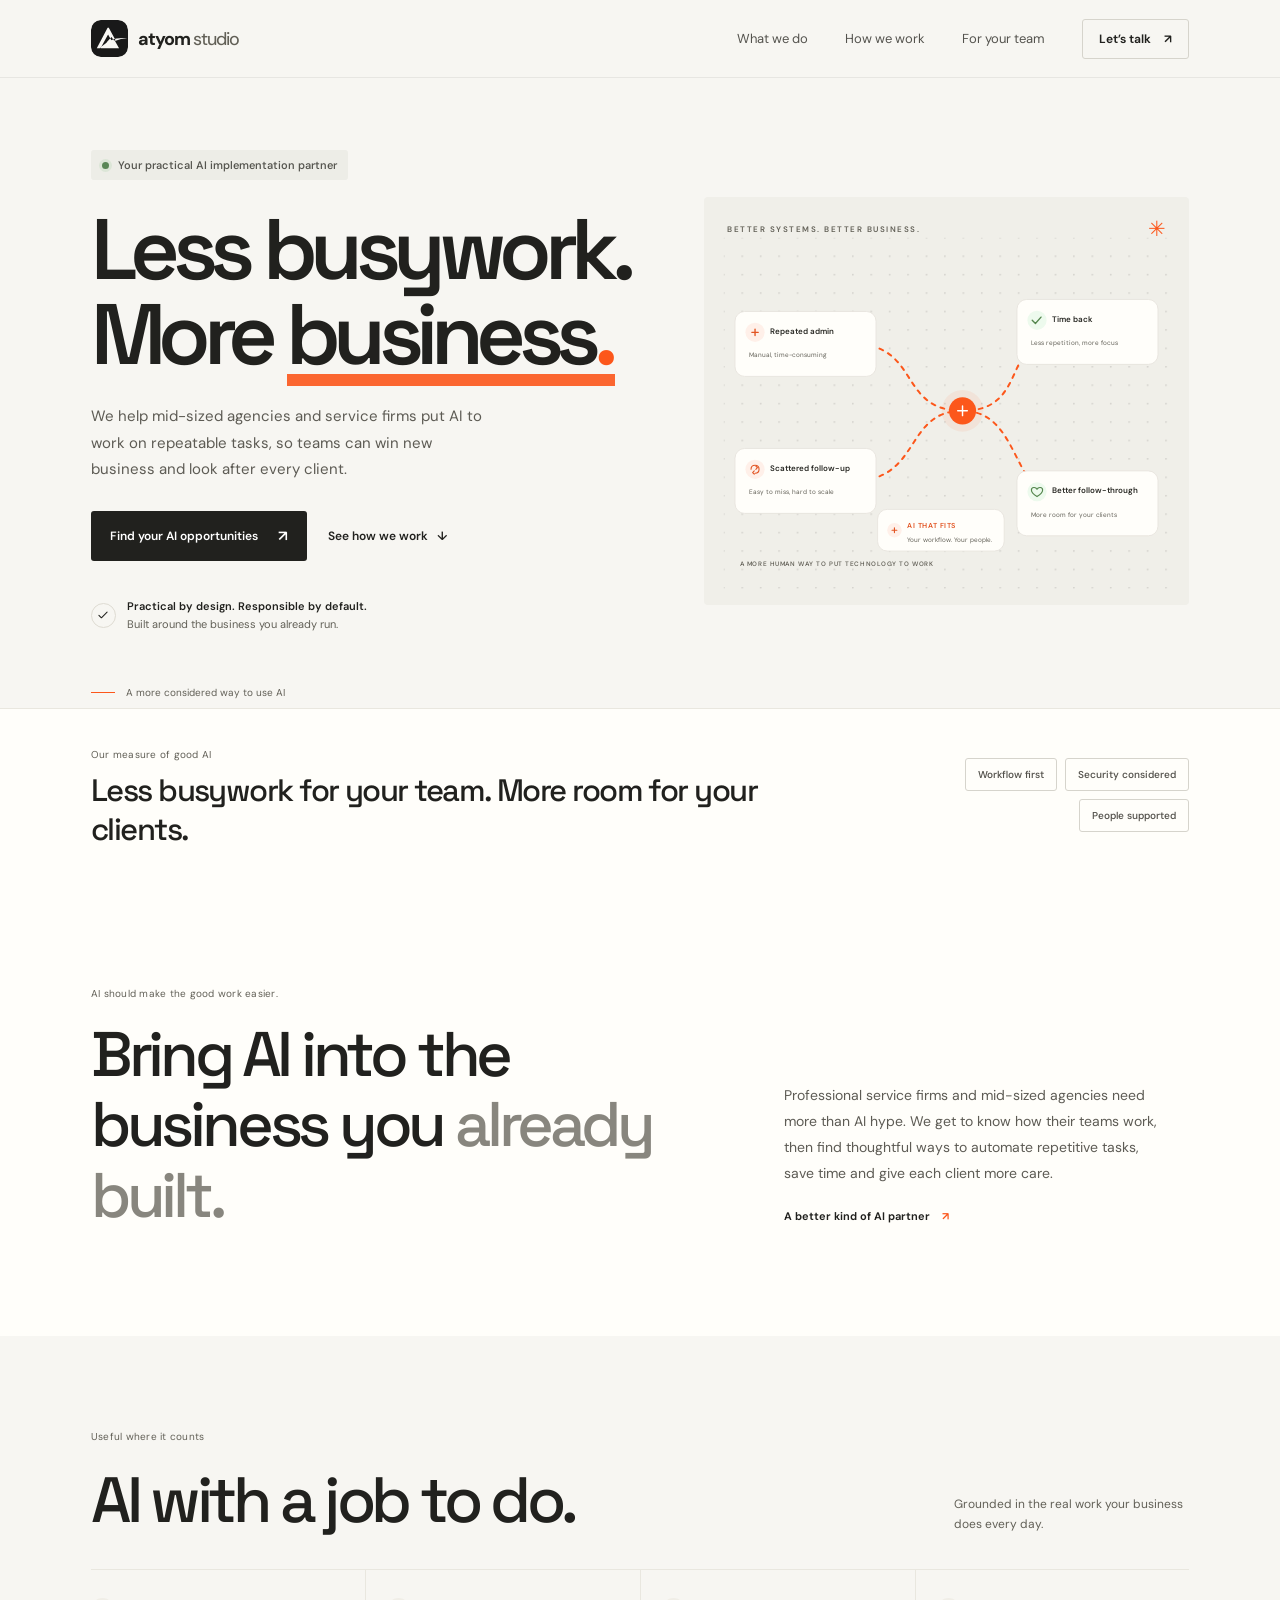
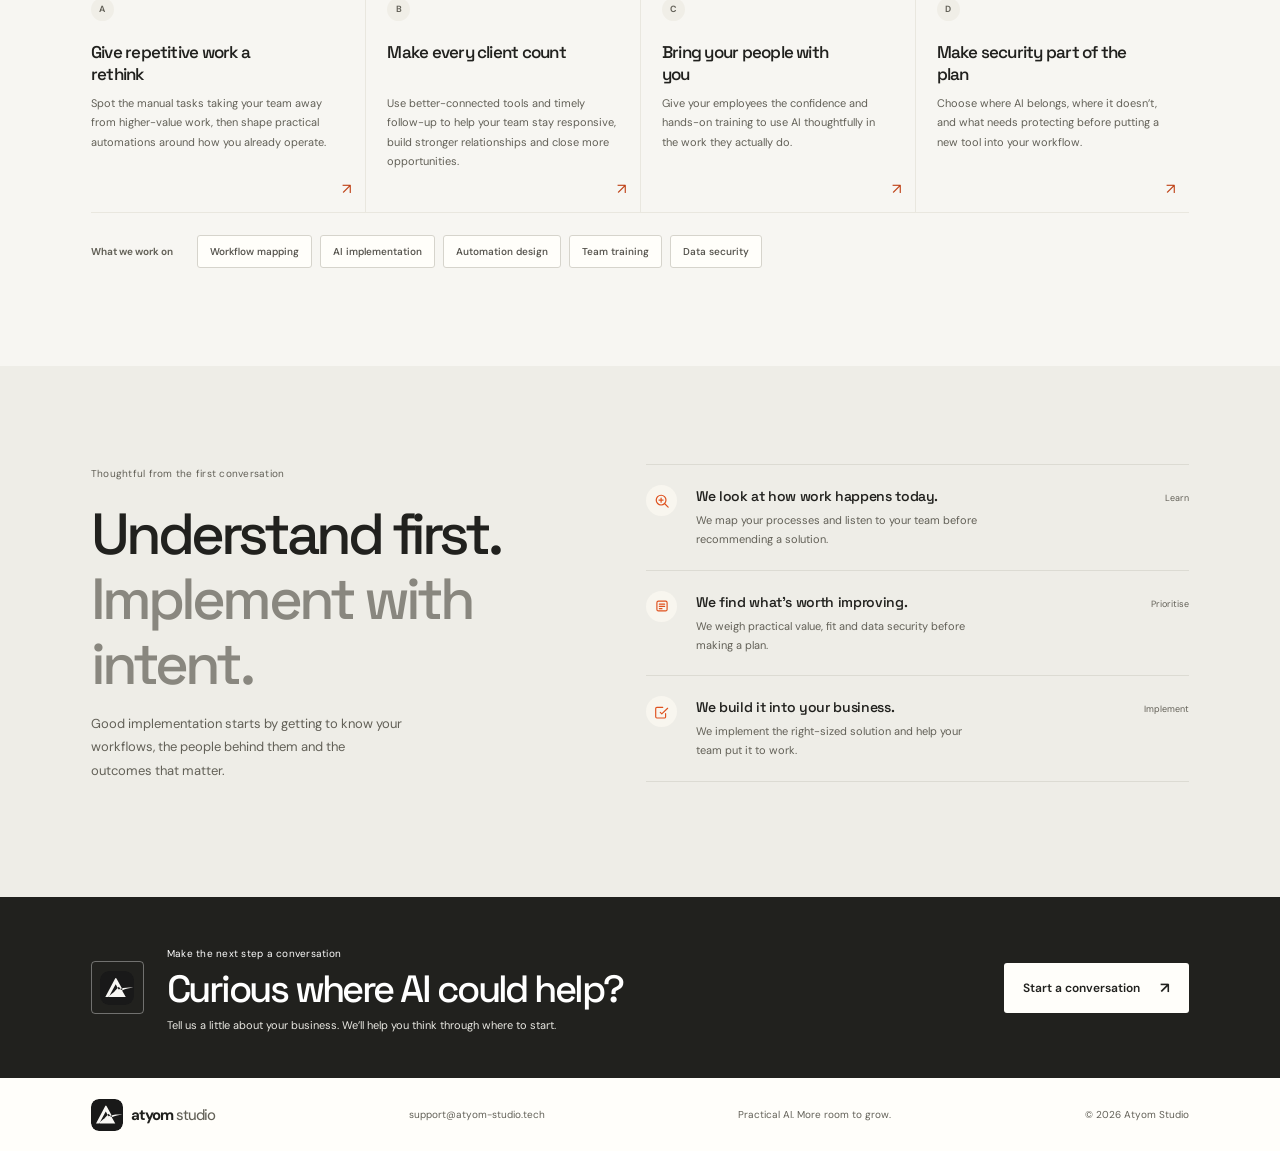
==== index.html @ 52f575d4 "Initial commit: Atyom Studio landing page" ====
<!doctype html>
<html lang="en">
<head>
  <meta charset="UTF-8">
  <meta name="viewport" content="width=device-width, initial-scale=1">
  <meta name="theme-color" content="#f7f6f2">
  <meta name="description" content="Atyom Studio helps mid-sized agencies and professional service firms put practical, secure AI to work for their people and clients.">
  <title>Atyom Studio — Make more room for the work that matters</title>
  <link rel="icon" type="image/svg+xml" href="/logo.svg">
  <link rel="preconnect" href="https://fonts.googleapis.com">
  <link rel="preconnect" href="https://fonts.gstatic.com" crossorigin>
  <link href="https://fonts.googleapis.com/css2?family=DM+Sans:wght@400;450;500;550;600;650;700;750;800&family=Space+Grotesk:wght@400;500;600;700&display=swap" rel="stylesheet">
  <link rel="stylesheet" href="/styles.css">
</head>
<body>
  <header class="topbar" id="top">
    <a class="brand" href="#top" aria-label="Atyom Studio home">
      <img src="/logo.svg" alt="" width="37" height="37">
      <span>atyom <span class="brand-light">studio</span></span>
    </a>
    <button class="menu-toggle" type="button" aria-label="Open navigation" aria-expanded="false" aria-controls="navigation"><span></span><span></span></button>
    <nav class="navigation" id="navigation" aria-label="Main navigation">
      <a href="#what-we-do">What we do</a>
      <a href="#how-we-work">How we work</a>
      <a href="#for-your-team">For your team</a>
      <a class="nav-cta" href="mailto:support@atyom-studio.tech?subject=Let%E2%80%99s%20talk%20about%20AI%20for%20my%20business">Let’s talk <span aria-hidden="true">↗</span></a>
    </nav>
  </header>

  <main>
    <section class="hero" aria-labelledby="hero-title">
      <div class="hero-copy">
        <div class="availability"><span class="availability-dot"></span> Your practical AI implementation partner</div>
        <h1 id="hero-title">Less busywork.<br>More <span class="headline-mark">business<span class="period">.</span></span></h1>
        <p class="hero-description">We help mid-sized agencies and service firms put AI to work on repeatable tasks, so teams can win new business and look after every client.</p>
        <div class="hero-actions">
          <a class="button button-dark" href="mailto:support@atyom-studio.tech?subject=Let%E2%80%99s%20talk%20about%20AI%20for%20my%20business">Find your AI opportunities <span aria-hidden="true">↗</span></a>
          <a class="text-link" href="#how-we-work">See how we work <span aria-hidden="true">↓</span></a>
        </div>
        <div class="hero-proof"><div class="proof-icon" aria-hidden="true"><svg viewBox="0 0 24 24" fill="none"><path d="m5 12.5 4.25 4.25L19 7" stroke="currentColor" stroke-width="1.8" stroke-linecap="round" stroke-linejoin="round"/></svg></div><p>Practical by design. Responsible by default.<br><span>Built around the business you already run.</span></p></div>
      </div>

      <div class="hero-art" aria-label="Illustration showing how Atyom Studio turns repetitive work into more room for customers and growth" role="img">
        <div class="art-topline"><span>BETTER SYSTEMS. BETTER BUSINESS.</span><span class="art-spark" aria-hidden="true">✳</span></div>
        <svg class="workflow" viewBox="0 0 558 440" xmlns="http://www.w3.org/2000/svg" aria-hidden="true">
          <defs><pattern id="dots" width="23" height="23" patternUnits="userSpaceOnUse"><circle cx="1" cy="1" r="1.1" fill="#25241F" opacity=".15"/></pattern></defs>
          <rect x="1" y="1" width="556" height="438" fill="url(#dots)"/>
          <path class="route-line" d="M160 133 C248 133 217 217 299 217 C387 217 343 118 433 118 M160 305 C249 305 225 217 299 217 C375 217 358 332 433 332" fill="none" stroke="#fc571b" stroke-width="2.5" stroke-dasharray="5 7" stroke-linecap="round"/>
          <circle cx="299" cy="217" r="26" fill="#fc571b" opacity=".08"/><circle cx="299" cy="217" r="17" fill="#fc571b"/><path d="M293 217h12m-6-6v12" stroke="#fff" stroke-width="1.8" stroke-linecap="round"/>
          <rect x="15" y="93" width="176" height="81" rx="12" fill="#fffefa" stroke="#e7e3dc"/>
          <circle cx="40" cy="119" r="12" fill="#fff0e9"/><path d="M36 119h8M40 115v8" stroke="#e25422" stroke-width="1.7" stroke-linecap="round"/>
          <text x="59" y="121" class="node-title">Repeated admin</text><text x="32" y="150" class="node-note">Manual, time-consuming</text>
          <rect x="15" y="264" width="176" height="81" rx="12" fill="#fffefa" stroke="#e7e3dc"/>
          <circle cx="40" cy="290" r="12" fill="#fff0e9"/><path d="M35 290c0-3 2-5 5-5s5 2 5 5-2 5-5 5m-1-3-2 2 2 2m2-6 2-2-2-2" fill="none" stroke="#e25422" stroke-width="1.35" stroke-linecap="round" stroke-linejoin="round"/>
          <text x="59" y="292" class="node-title">Scattered follow-up</text><text x="32" y="321" class="node-note">Easy to miss, hard to scale</text>
          <rect x="367" y="78" width="176" height="81" rx="12" fill="#fffefa" stroke="#e7e3dc"/>
          <circle cx="392" cy="104" r="12" fill="#edfaed"/><path d="m386 104 4 4 7-8" fill="none" stroke="#54864d" stroke-width="1.7" stroke-linecap="round" stroke-linejoin="round"/>
          <text x="411" y="106" class="node-title">Time back</text><text x="384" y="135" class="node-note">Less repetition, more focus</text>
          <rect x="367" y="292" width="176" height="81" rx="12" fill="#fffefa" stroke="#e7e3dc"/>
          <circle cx="392" cy="318" r="12" fill="#edfaed"/><path d="M392 324s-7-4.1-7-8.2c0-3.7 5.4-4.3 7-.8 1.6-3.5 7-2.9 7 .8 0 4.1-7 8.2-7 8.2Z" fill="none" stroke="#54864d" stroke-width="1.45" stroke-linejoin="round"/>
          <text x="411" y="320" class="node-title">Better follow-through</text><text x="384" y="349" class="node-note">More room for your clients</text>
          <rect x="193" y="340" width="158" height="52" rx="12" fill="#fffefa" stroke="#e7e3dc"/>
          <circle cx="214" cy="366" r="9" fill="#fff0e9"/><path d="M211 366h6m-3-3v6" stroke="#e25422" stroke-width="1.4" stroke-linecap="round"/>
          <text x="230" y="363" class="fit-label">AI THAT FITS</text><text x="230" y="381" class="fit-note">Your workflow. Your people.</text>
          <text x="21" y="411" class="footnote">A MORE HUMAN WAY TO PUT TECHNOLOGY TO WORK</text>
        </svg>
      </div>
      <a class="scroll-cue" href="#what-we-do"><span class="scroll-cue-line"></span> A more considered way to use AI</a>
    </section>

    <section class="proof-standard" aria-label="Atyom Studio’s approach to AI">
      <div class="proof-message"><span class="section-kicker">Our measure of good AI</span><p>Less busywork for your team. More room for your clients.</p></div>
      <div class="proof-points" aria-label="Our priorities"><span>Workflow first</span><span>Security considered</span><span>People supported</span></div>
    </section>

    <section class="intro-section" id="what-we-do">
      <div class="intro-lead"><span class="section-kicker">AI should make the good work easier.</span><h2>Bring AI into the business you <span>already built.</span></h2></div>
      <div class="intro-body"><p>Professional service firms and mid-sized agencies need more than AI hype. We get to know how their teams work, then find thoughtful ways to automate repetitive tasks, save time and give each client more care.</p><a class="arrow-link" href="#how-we-work">A better kind of AI partner <span aria-hidden="true">↗</span></a></div>
    </section>

    <section class="services" id="for-your-team" aria-labelledby="services-title">
      <div class="services-heading"><div><span class="section-kicker">Useful where it counts</span><h2 id="services-title">AI with a job to do.</h2></div><p>Grounded in the real work your business does every day.</p></div>
      <div class="service-grid">
        <article class="service-item"><span class="service-index" aria-hidden="true">A</span><h3>Give repetitive work a rethink</h3><p>Spot the manual tasks taking your team away from higher-value work, then shape practical automations around how you already operate.</p><a class="service-link" href="mailto:support@atyom-studio.tech?subject=Rethinking%20repetitive%20work" aria-label="Talk to us about repetitive work">↗</a></article>
        <article class="service-item"><span class="service-index" aria-hidden="true">B</span><h3>Make every client count</h3><p>Use better-connected tools and timely follow-up to help your team stay responsive, build stronger relationships and close more opportunities.</p><a class="service-link" href="mailto:support@atyom-studio.tech?subject=Helping%20us%20look%20after%20clients" aria-label="Talk to us about customer relationships">↗</a></article>
        <article class="service-item"><span class="service-index" aria-hidden="true">C</span><h3>Bring your people with you</h3><p>Give your employees the confidence and hands-on training to use AI thoughtfully in the work they actually do.</p><a class="service-link" href="mailto:support@atyom-studio.tech?subject=AI%20training%20for%20our%20team" aria-label="Talk to us about team training">↗</a></article>
        <article class="service-item"><span class="service-index" aria-hidden="true">D</span><h3>Make security part of the plan</h3><p>Choose where AI belongs, where it doesn’t, and what needs protecting before putting a new tool into your workflow.</p><a class="service-link" href="mailto:support@atyom-studio.tech?subject=Responsible%20AI%20implementation" aria-label="Talk to us about responsible implementation">↗</a></article>
      </div>
      <div class="toolkit"><span class="toolkit-label">What we work on</span><div class="toolkit-tags"><span>Workflow mapping</span><span>AI implementation</span><span>Automation design</span><span>Team training</span><span>Data security</span></div></div>
    </section>

    <section class="method" id="how-we-work">
      <div class="method-heading"><span class="section-kicker">Thoughtful from the first conversation</span><h2>Understand first.<br><span>Implement with intent.</span></h2><p>Good implementation starts by getting to know your workflows, the people behind them and the outcomes that matter.</p></div>
      <div class="method-list">
        <article class="method-step"><span class="step-symbol" aria-hidden="true"><svg viewBox="0 0 24 24" fill="none"><circle cx="10.8" cy="10.8" r="6.5" stroke="currentColor" stroke-width="1.6"/><path d="m16 16 4.2 4.2M8 10.8h5.5M10.8 8v5.5" stroke="currentColor" stroke-width="1.6" stroke-linecap="round"/></svg></span><div><h3>We look at how work happens today.</h3><p>We map your processes and listen to your team before recommending a solution.</p></div><span class="method-tail">Learn</span></article>
        <article class="method-step"><span class="step-symbol" aria-hidden="true"><svg viewBox="0 0 24 24" fill="none"><path d="M7.2 5.5h9.6a2 2 0 0 1 2 2v9a2 2 0 0 1-2 2H7.2a2 2 0 0 1-2-2v-9a2 2 0 0 1 2-2Z" stroke="currentColor" stroke-width="1.55"/><path d="M8.5 9.5h7m-7 3h7m-7 3H12" stroke="currentColor" stroke-width="1.55" stroke-linecap="round"/></svg></span><div><h3>We find what’s worth improving.</h3><p>We weigh practical value, fit and data security before making a plan.</p></div><span class="method-tail">Prioritise</span></article>
        <article class="method-step"><span class="step-symbol" aria-hidden="true"><svg viewBox="0 0 24 24" fill="none"><path d="m9.7 12.5 2 2L19.5 7m-2.7 7.2v4.2a1.6 1.6 0 0 1-1.6 1.6H5.2a1.6 1.6 0 0 1-1.6-1.6V7.4a1.6 1.6 0 0 1 1.6-1.6H13" stroke="currentColor" stroke-width="1.55" stroke-linecap="round" stroke-linejoin="round"/></svg></span><div><h3>We build it into your business.</h3><p>We implement the right-sized solution and help your team put it to work.</p></div><span class="method-tail">Implement</span></article>
      </div>
    </section>

    <section class="closing-cta" aria-labelledby="closing-title"><div class="cta-graphic" aria-hidden="true"><img src="/logo.svg" alt="" width="49" height="49"></div><div><span class="section-kicker">Make the next step a conversation</span><h2 id="closing-title">Curious where AI could help?</h2><p>Tell us a little about your business. We’ll help you think through where to start.</p></div><a class="button button-light" href="mailto:support@atyom-studio.tech?subject=Let%E2%80%99s%20talk%20about%20AI%20for%20my%20business">Start a conversation <span aria-hidden="true">↗</span></a></section>
  </main>

  <footer class="footer"><a class="brand footer-brand" href="#top"><img src="/logo.svg" alt="" width="32" height="32"><span>atyom <span class="brand-light">studio</span></span></a><a class="footer-contact" href="mailto:support@atyom-studio.tech">support@atyom-studio.tech</a><span class="footer-note">Practical AI. More room to grow.</span><span class="footer-copy">© <span id="year">2026</span> Atyom Studio</span></footer>
  <script src="/script.js" defer></script>
</body>
</html>
---- styles.css ----
:root {
  color-scheme: light;
  --paper: #f7f6f2;
  --white: #fffefa;
  --ink: #21211e;
  --line: #e9e7df;
  --orange: #fc571b;
  --sans: "DM Sans", -apple-system, BlinkMacSystemFont, "Segoe UI", sans-serif;
  --display: "Space Grotesk", "DM Sans", -apple-system, BlinkMacSystemFont, "Segoe UI", sans-serif;
  --gutter: clamp(25px, 7.1vw, 108px);
  font-family: var(--sans);
  color: var(--ink);
  background: var(--paper);
  font-synthesis: none;
  text-rendering: optimizeLegibility;
  -webkit-font-smoothing: antialiased;
  -moz-osx-font-smoothing: grayscale;
  scroll-behavior: smooth;
}
* { box-sizing: border-box; }
body { margin: 0; min-width: 320px; }
a { color: inherit; text-decoration: none; }
a:focus-visible, button:focus-visible { outline: 3px solid var(--orange); outline-offset: 5px; }
.topbar { height: 78px; padding: 0 var(--gutter); display: flex; align-items: center; justify-content: space-between; border-bottom: 1px solid rgba(33,33,30,.075); position: relative; z-index: 3; }
.brand { display: inline-flex; align-items: center; gap: 10px; font-size: 18px; font-weight: 750; letter-spacing: -1px; }
.brand img { border-radius: 10px; }
.brand-light { font-weight: 450; color: #626057; }
.navigation { display: flex; align-items: center; gap: 37px; }
.navigation > a:not(.nav-cta) { font-size: 13px; color: #54534e; transition: color .2s; }
.navigation > a:not(.nav-cta):hover, .text-link:hover, .arrow-link:hover { color: var(--orange); }
.nav-cta { padding: 11px 16px; border: 1px solid #d6d4cc; border-radius: 3px; font-size: 12px; font-weight: 650; transition: background .2s, color .2s, border-color .2s; }
.nav-cta:hover { background: var(--ink); color: white; border-color: var(--ink); }
.nav-cta span { margin-left: 10px; }
.menu-toggle { display: none; }
.hero { min-height: 567px; display: grid; grid-template-columns: 1.08fr .92fr; align-items: center; gap: 4%; padding: 65px var(--gutter) 31px; position: relative; }
.hero-copy { padding: 7px 0 26px; max-width: 560px; }
.availability { display: inline-flex; align-items: center; gap: 9px; margin-bottom: 28px; padding: 8px 11px; background: #edede7; color: #55554f; border-radius: 3px; font-size: 11px; font-weight: 550; }
.availability-dot { width: 7px; height: 7px; background: #598756; border-radius: 50%; box-shadow: 0 0 0 3px #dce6d7; }
.hero h1 { font-family: var(--display); font-size: clamp(53px, 6.7vw, 88px); font-weight: 600; letter-spacing: -.087em; line-height: .99; margin: 0 0 25px; }
.headline-mark { position: relative; z-index: 0; }
.headline-mark:after { content: ""; height: 12px; position: absolute; bottom: 3px; left: 1px; right: -4px; background: var(--orange); z-index: -1; opacity: .9; }
.period { color: var(--orange); }
.hero-description { max-width: 400px; color: #5d5b54; font-size: 15px; line-height: 1.78; margin: 0; }
.hero-actions { display: flex; align-items: center; flex-wrap: wrap; gap: 21px; margin-top: 28px; }
.button { display: inline-flex; align-items: center; justify-content: center; gap: 20px; padding: 15px 19px; border-radius: 3px; font-size: 12px; font-weight: 600; transition: transform .2s ease, background .2s ease; }
.button:hover { transform: translateY(-2px); }
.button-dark { background: var(--ink); color: white; }
.button-dark:hover { background: var(--orange); }
.button > span { font-size: 15px; }
.text-link { font-size: 12px; font-weight: 600; transition: color .2s; }
.text-link span { margin-left: 6px; }
.hero-proof { display: flex; align-items: center; gap: 11px; margin-top: 36px; }
.proof-icon { width: 25px; height: 25px; border: 1px solid #dedbd2; border-radius: 50%; display: grid; place-items: center; flex-shrink: 0; }
.proof-icon svg { width: 14px; }
.hero-proof p { font-size: 11px; line-height: 1.65; font-weight: 600; margin: 0; }
.hero-proof p span { font-weight: 400; color: #626057; }
.hero-art { position: relative; padding: 26px 19px 15px; background: #f0efe9; border-radius: 4px; max-width: 590px; width: 100%; justify-self: end; overflow: hidden; }
.art-topline { position: absolute; z-index: 1; top: 18px; left: 23px; right: 22px; display: flex; justify-content: space-between; align-items: center; font-size: 8px; letter-spacing: 1.5px; color: #626057; font-weight: 600; }
.art-spark { color: var(--orange); font-size: 21px; }
.workflow { width: 100%; display: block; margin-top: 14px; overflow: visible; }
.node-title { font: 600 10px var(--sans); fill: #292924; }
.node-note { font: 400 8px var(--sans); fill: #626057; }
.fit-label { font: 600 9px var(--sans); letter-spacing: .7px; fill: #e25422; }
.fit-note { font: 400 8px var(--sans); fill: #626057; }
.footnote { font: 550 8px var(--sans); letter-spacing: .7px; fill: #626057; }
.route-line { animation: flow 2.8s linear infinite; }
@keyframes flow { to { stroke-dashoffset: -48; } }
.scroll-cue { grid-column: 1 / -1; display: flex; align-items: center; gap: 11px; margin-top: 5px; color: #626057; font-size: 10px; }
.scroll-cue-line { width: 24px; height: 1px; background: var(--orange); }
.section-kicker { font-size: 10px; color: #626057; letter-spacing: .025em; }
.proof-standard { display: flex; align-items: center; justify-content: space-between; gap: 32px; padding: 33px var(--gutter); background: var(--white); border-top: 1px solid var(--line); }
.proof-message > p { margin: 8px 0 0; font-family: var(--display); font-size: clamp(20px, 2.55vw, 31px); font-weight: 500; letter-spacing: -.05em; line-height: 1.25; }
.proof-points { display: flex; flex-wrap: wrap; justify-content: flex-end; gap: 8px; }
.proof-points span, .toolkit-tags span { padding: 9px 12px; border: 1px solid #d6d4cc; border-radius: 3px; color: #55534d; font-size: 10px; font-weight: 550; white-space: nowrap; }
.intro-section { display: grid; grid-template-columns: 1fr .67fr; gap: 8%; align-items: end; padding: 99px var(--gutter) 106px; background: var(--white); }
.intro-lead h2, .services-heading h2, .method-heading h2, .closing-cta h2 { font-family: var(--display); font-weight: 500; letter-spacing: -.067em; }
.intro-lead h2 { font-size: clamp(37px, 5vw, 63px); line-height: 1.12; max-width: 600px; margin: 17px 0 0; }
.intro-lead h2 span { color: #88867e; }
.intro-body { padding: 0 0 5px; }
.intro-body > p { color: #5d5b54; font-size: 14px; line-height: 1.86; margin: 0 0 18px; max-width: 375px; }
.arrow-link { font-size: 11px; font-weight: 650; transition: color .2s; }
.arrow-link span { margin-left: 9px; color: var(--orange); }
.services { padding: 88px var(--gutter) 98px; }
.services-heading { display: flex; align-items: end; justify-content: space-between; padding-bottom: 28px; border-bottom: 1px solid var(--line); }
.services-heading h2 { font-size: clamp(39px, 5.1vw, 64px); margin: 14px 0 0; }
.services-heading > p { max-width: 235px; margin: 0 0 7px; color: #626057; font-size: 12px; line-height: 1.7; }
.service-grid { display: grid; grid-template-columns: repeat(4, 1fr); }
.service-item { position: relative; padding: 26px 21px 15px 0; border-bottom: 1px solid var(--line); min-height: 213px; }
.service-item + .service-item { padding-left: 21px; border-left: 1px solid var(--line); }
.service-index { display: inline-flex; width: 23px; height: 23px; align-items: center; justify-content: center; background: #f0eee7; color: #626057; border-radius: 50%; font-size: 9px; font-weight: 650; }
.service-item h3 { font-family: var(--display); font-size: 17px; font-weight: 550; line-height: 1.3; letter-spacing: -.045em; margin: 20px 0 9px; max-width: 190px; min-height: 44px; }
.service-item p { max-width: 240px; margin: 0 0 26px; font-size: 11px; color: #626057; line-height: 1.76; }
.service-link { position: absolute; bottom: 13px; right: 14px; color: #be4015; font-size: 15px; transition: transform .2s; }
.service-link:hover { transform: translate(2px, -2px); }
.toolkit { display: flex; align-items: center; flex-wrap: wrap; gap: 14px 24px; margin-top: 22px; padding-top: 0; border-top: 0; }
.toolkit-label { color: #626057; font-size: 10px; font-weight: 650; }
.toolkit-tags { display: flex; flex-wrap: wrap; gap: 8px; }
.toolkit-tags span { background: var(--white); }
.method { display: grid; grid-template-columns: .82fr 1fr; gap: 10%; padding: 95px var(--gutter) 102px; background: #eeede7; }
.method-heading h2 { font-size: clamp(37px, 4.6vw, 58px); line-height: 1.12; margin: 20px 0 15px; }
.method-heading h2 span { color: #89877f; }
.method-heading > p { max-width: 315px; color: #626057; font-size: 13px; line-height: 1.8; }
.method-list { padding-top: 3px; }
.method-step { display: grid; grid-template-columns: 37px 1fr auto; align-items: start; gap: 13px; padding: 20px 0; border-bottom: 1px solid #dcdbd3; }
.method-step:first-child { border-top: 1px solid #dcdbd3; }
.step-symbol { width: 31px; height: 31px; display: grid; place-items: center; border-radius: 50%; color: #df511e; background: #f8f6ef; }
.step-symbol svg { width: 18px; height: 18px; }
.method-step h3 { font-family: var(--display); font-size: 14px; font-weight: 550; letter-spacing: -.025em; margin: 2px 0 6px; }
.method-step p { max-width: 290px; margin: 0; color: #626057; font-size: 11px; line-height: 1.75; }
.method-tail { padding-top: 7px; color: #626057; font-size: 9px; }
.closing-cta { display: grid; grid-template-columns: 56px 1fr auto; align-items: center; gap: 20px; padding: 44px var(--gutter); background: var(--ink); color: #fff; }
.cta-graphic { width: 53px; height: 53px; display: grid; place-items: center; border: 1px solid rgba(255,255,255,.36); border-radius: 4px; }
.cta-graphic img { width: 34px; height: 34px; border-radius: 9px; }
.closing-cta .section-kicker { color: #fff; }
.closing-cta h2 { font-size: clamp(27px, 3.2vw, 38px); margin: 5px 0 4px; line-height: 1.2; }
.closing-cta p { margin: 0; color: #e9e8e2; font-size: 11px; line-height: 1.6; }
.button-light { background: var(--white); color: var(--ink); }
.button-light:hover { background: var(--ink); color: white; }
.footer { min-height: 73px; display: flex; align-items: center; justify-content: space-between; gap: 20px; padding: 15px var(--gutter); background: var(--white); }
.footer-brand { font-size: 15px; gap: 8px; }
.footer-brand img { border-radius: 8px; }
.footer-contact { color: #626057; font-size: 10px; transition: color .2s; }
.footer-contact:hover { color: #be4015; }
.footer-note, .footer-copy { font-size: 10px; color: #626057; }
.footer-copy { text-align: right; }
.menu-toggle { align-items: center; justify-content: center; gap: 5px; width: 38px; height: 38px; border: 1px solid var(--line); border-radius: 3px; background: none; }
.menu-toggle span { display: block; width: 16px; height: 1.5px; background: var(--ink); }
@media (min-width: 1500px) {
  .hero { min-height: 640px; }
  .hero-art { max-width: 660px; }
  .services, .method, .intro-section { padding-left: max(var(--gutter), calc((100vw - 1320px)/2)); padding-right: max(var(--gutter), calc((100vw - 1320px)/2)); }
}
@media (max-width: 860px) {
  .proof-standard { align-items: flex-start; flex-direction: column; gap: 18px; }
  .proof-points { justify-content: flex-start; }
}
@media (max-width: 950px) {
  :root { --gutter: 5vw; }
  .hero { gap: 3%; grid-template-columns: 1.08fr .92fr; }
  .hero h1 { font-size: clamp(49px, 6.7vw, 74px); }
  .hero-art { padding-left: 10px; padding-right: 10px; }
  .workflow { margin-top: 22px; }
  .service-item { padding-right: 12px; }
  .service-item + .service-item { padding-left: 14px; }
  .method { gap: 6%; }
  .navigation { gap: 23px; }
}
@media (max-width: 700px) {
  .topbar { height: 68px; }
  .menu-toggle { display: flex; flex-direction: column; }
  .navigation { position: absolute; top: 67px; left: 0; right: 0; padding: 14px var(--gutter) 20px; background: var(--paper); border-bottom: 1px solid var(--line); display: flex; flex-direction: column; align-items: stretch; gap: 0; visibility: hidden; opacity: 0; transform: translateY(-7px); transition: opacity .18s, transform .18s, visibility .18s; }
  .navigation.is-open { visibility: visible; opacity: 1; transform: translateY(0); }
  .navigation > a:not(.nav-cta) { padding: 13px 0; border-bottom: 1px solid var(--line); font-size: 14px; }
  .nav-cta { margin-top: 13px; text-align: center; }
  .hero { grid-template-columns: 1fr; gap: 19px; padding-top: 46px; padding-bottom: 23px; }
  .hero-copy { padding-bottom: 0; }
  .availability { margin-bottom: 23px; }
  .hero h1 { font-size: clamp(58px, 13vw, 84px); margin-bottom: 20px; }
  .hero-description { font-size: 14px; max-width: 430px; }
  .hero-actions { gap: 16px; margin-top: 22px; }
  .hero-proof { margin-top: 25px; }
  .hero-art { justify-self: stretch; max-width: none; padding: 23px 14px 9px; }
  .workflow { margin-top: 18px; max-height: 340px; }
  .art-topline { top: 12px; left: 16px; right: 15px; }
  .scroll-cue { margin: 6px 0 0; }
  .intro-section { grid-template-columns: 1fr; gap: 22px; padding-top: 66px; padding-bottom: 67px; }
  .intro-lead h2 { max-width: 530px; font-size: clamp(38px, 9vw, 57px); }
  .intro-body > p { max-width: 500px; }
  .services { padding-top: 66px; padding-bottom: 69px; }
  .services-heading { align-items: start; flex-direction: column; gap: 10px; padding-bottom: 19px; }
  .services-heading h2 { font-size: clamp(41px, 10vw, 57px); }
  .services-heading > p { max-width: 300px; }
  .service-grid { grid-template-columns: repeat(2, 1fr); }
  .service-item { min-height: 203px; padding: 20px 15px 14px 0; }
  .service-item + .service-item { padding-left: 14px; }
  .service-item:nth-child(3) { padding-left: 0; border-left: 0; }
  .service-item:nth-child(3), .service-item:nth-child(4) { border-bottom: 0; }
  .service-item h3 { font-size: 16px; margin-top: 15px; }
  .service-item p { font-size: 10.5px; }
  .method { grid-template-columns: 1fr; gap: 22px; padding-top: 68px; padding-bottom: 69px; }
  .method-heading h2 { font-size: clamp(41px, 9.5vw, 58px); margin-top: 14px; }
  .method-heading > p { max-width: 410px; }
  .closing-cta { grid-template-columns: 44px 1fr; gap: 12px; padding-top: 30px; padding-bottom: 30px; }
  .cta-graphic { width: 42px; height: 42px; }
  .cta-graphic img { width: 29px; height: 29px; }
  .closing-cta h2 { font-size: 27px; }
  .closing-cta p { font-size: 10px; }
  .button-light { grid-column: 2; justify-self: start; margin-top: 6px; }
  .footer { flex-wrap: wrap; min-height: 67px; }
  .footer-contact { order: 2; width: 100%; }
  .footer-note { order: 3; width: 100%; margin-top: -9px; }
  .footer-copy { margin-left: auto; }
}
@media (max-width: 380px) {
  :root { --gutter: 20px; }
  .hero h1 { font-size: 55px; }
  .hero-actions { align-items: flex-start; flex-direction: column; }
  .workflow { min-height: 210px; }
  .service-item h3 { font-size: 15px; }
  .method-step { grid-template-columns: 30px 1fr auto; gap: 9px; }
  .method-tail { font-size: 8px; }
}
@media (prefers-reduced-motion: reduce) {
  *, *::before, *::after { scroll-behavior: auto !important; animation-duration: .01ms !important; animation-iteration-count: 1 !important; transition-duration: .01ms !important; }
}
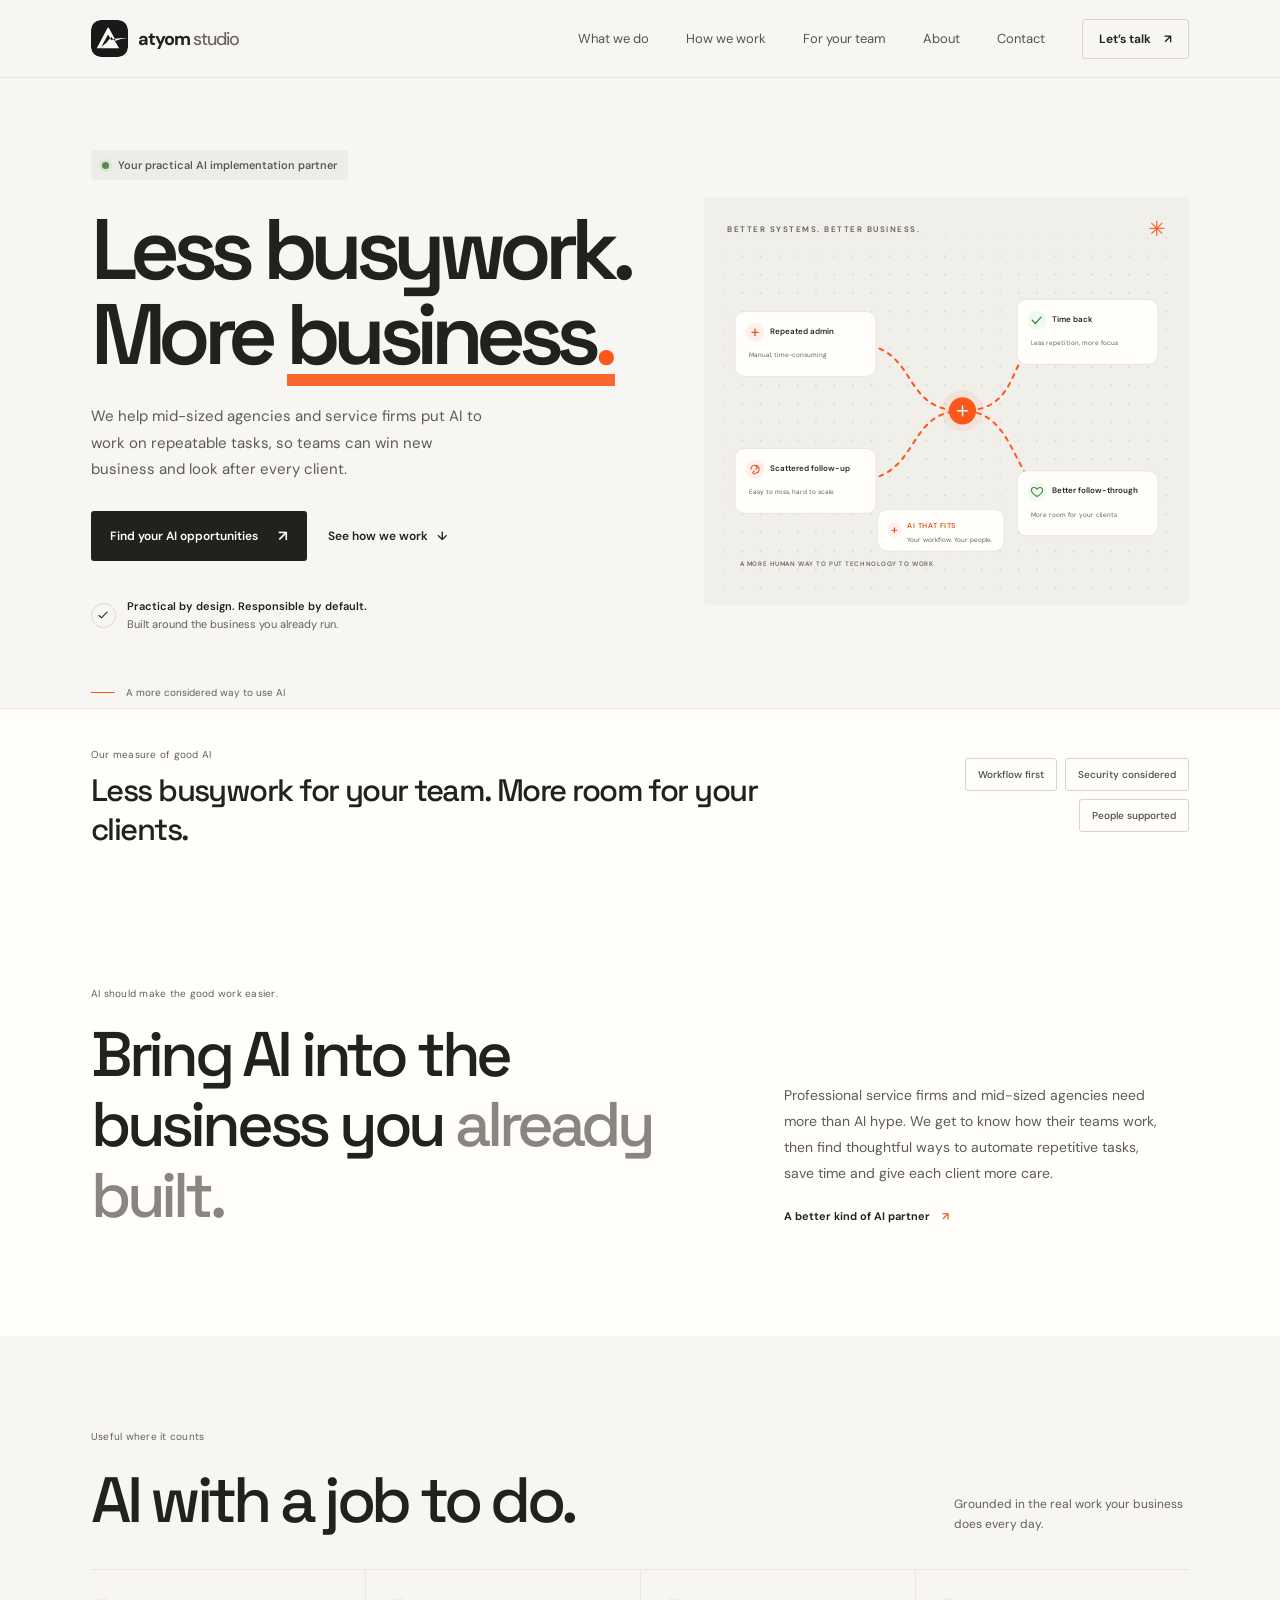
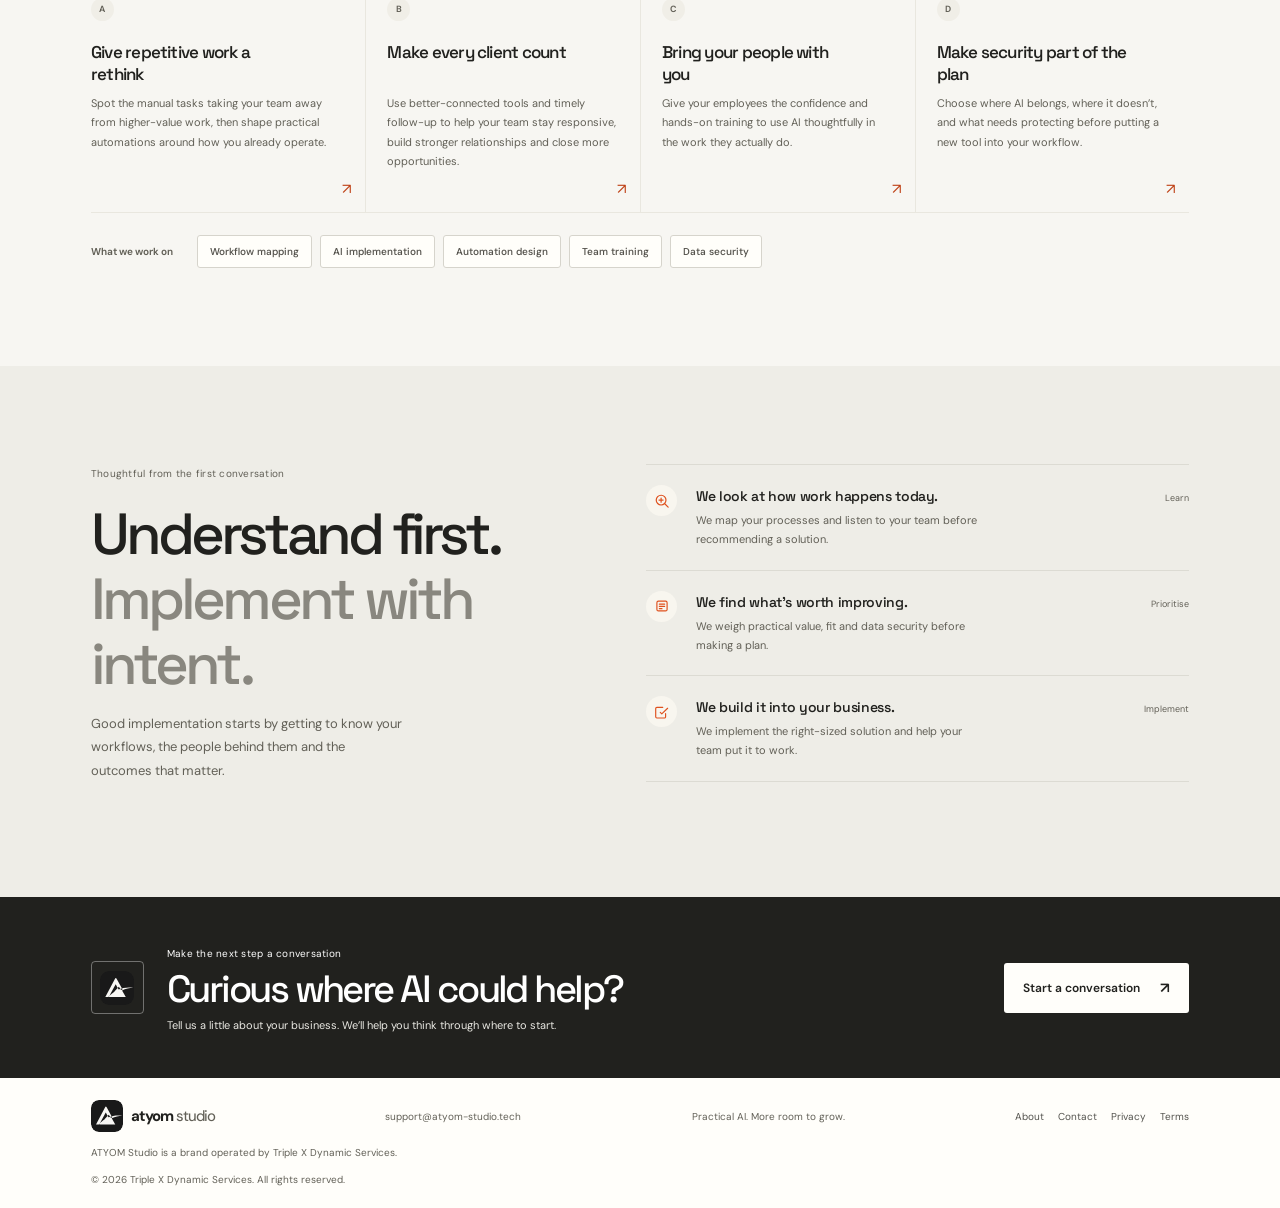
==== commit d7d14a06: "Fix asset paths for GitHub Pages subpath (use relative paths)" ====
--- a/index.html
+++ b/index.html
@@ -6,16 +6,16 @@
   <meta name="theme-color" content="#f7f6f2">
   <meta name="description" content="Atyom Studio helps mid-sized agencies and professional service firms put practical, secure AI to work for their people and clients.">
   <title>Atyom Studio — Make more room for the work that matters</title>
-  <link rel="icon" type="image/svg+xml" href="/logo.svg">
+  <link rel="icon" type="image/svg+xml" href="logo.svg">
   <link rel="preconnect" href="https://fonts.googleapis.com">
   <link rel="preconnect" href="https://fonts.gstatic.com" crossorigin>
   <link href="https://fonts.googleapis.com/css2?family=DM+Sans:wght@400;450;500;550;600;650;700;750;800&family=Space+Grotesk:wght@400;500;600;700&display=swap" rel="stylesheet">
-  <link rel="stylesheet" href="/styles.css">
+  <link rel="stylesheet" href="styles.css">
 </head>
 <body>
   <header class="topbar" id="top">
-    <a class="brand" href="#top" aria-label="Atyom Studio home">
-      <img src="/logo.svg" alt="" width="37" height="37">
+    <a class="brand" href="/" aria-label="Atyom Studio home">
+      <img src="logo.svg" alt="" width="37" height="37">
       <span>atyom <span class="brand-light">studio</span></span>
     </a>
     <button class="menu-toggle" type="button" aria-label="Open navigation" aria-expanded="false" aria-controls="navigation"><span></span><span></span></button>
@@ -23,6 +23,8 @@
       <a href="#what-we-do">What we do</a>
       <a href="#how-we-work">How we work</a>
       <a href="#for-your-team">For your team</a>
+      <a href="/about.html">About</a>
+      <a href="/contact.html">Contact</a>
       <a class="nav-cta" href="mailto:support@atyom-studio.tech?subject=Let%E2%80%99s%20talk%20about%20AI%20for%20my%20business">Let’s talk <span aria-hidden="true">↗</span></a>
     </nav>
   </header>
@@ -98,11 +100,11 @@
       </div>
     </section>
 
-    <section class="closing-cta" aria-labelledby="closing-title"><div class="cta-graphic" aria-hidden="true"><img src="/logo.svg" alt="" width="49" height="49"></div><div><span class="section-kicker">Make the next step a conversation</span><h2 id="closing-title">Curious where AI could help?</h2><p>Tell us a little about your business. We’ll help you think through where to start.</p></div><a class="button button-light" href="mailto:support@atyom-studio.tech?subject=Let%E2%80%99s%20talk%20about%20AI%20for%20my%20business">Start a conversation <span aria-hidden="true">↗</span></a></section>
+    <section class="closing-cta" aria-labelledby="closing-title"><div class="cta-graphic" aria-hidden="true"><img src="logo.svg" alt="" width="49" height="49"></div><div><span class="section-kicker">Make the next step a conversation</span><h2 id="closing-title">Curious where AI could help?</h2><p>Tell us a little about your business. We’ll help you think through where to start.</p></div><a class="button button-light" href="mailto:support@atyom-studio.tech?subject=Let%E2%80%99s%20talk%20about%20AI%20for%20my%20business">Start a conversation <span aria-hidden="true">↗</span></a></section>
   </main>
 
-  <footer class="footer"><a class="brand footer-brand" href="#top"><img src="/logo.svg" alt="" width="32" height="32"><span>atyom <span class="brand-light">studio</span></span></a><a class="footer-contact" href="mailto:support@atyom-studio.tech">support@atyom-studio.tech</a><span class="footer-note">Practical AI. More room to grow.</span><span class="footer-copy">© <span id="year">2026</span> Atyom Studio</span></footer>
-  <script src="/script.js" defer></script>
+  <footer class="footer"><a class="brand footer-brand" href="./"><img src="logo.svg" alt="" width="32" height="32"><span>atyom <span class="brand-light">studio</span></span></a><a class="footer-contact" href="mailto:support@atyom-studio.tech">support@atyom-studio.tech</a><span class="footer-note">Practical AI. More room to grow.</span><nav class="footer-links" aria-label="Legal and company information"><a href="/about.html">About</a><a href="/contact.html">Contact</a><a href="/privacy.html">Privacy</a><a href="/terms.html">Terms</a></nav><span class="footer-legal">ATYOM Studio is a brand operated by Triple X Dynamic Services.</span><span class="footer-copy">© <span id="year">2026</span> Triple X Dynamic Services. All rights reserved.</span></footer>
+  <script src="script.js" defer></script>
 </body>
 </html>
 
--- a/styles.css
+++ b/styles.css
@@ -116,13 +116,30 @@
 .closing-cta p { margin: 0; color: #e9e8e2; font-size: 11px; line-height: 1.6; }
 .button-light { background: var(--white); color: var(--ink); }
 .button-light:hover { background: var(--ink); color: white; }
-.footer { min-height: 73px; display: flex; align-items: center; justify-content: space-between; gap: 20px; padding: 15px var(--gutter); background: var(--white); }
+.footer { display: flex; align-items: center; flex-wrap: wrap; justify-content: space-between; gap: 14px 20px; padding: 22px var(--gutter); background: var(--white); }
 .footer-brand { font-size: 15px; gap: 8px; }
 .footer-brand img { border-radius: 8px; }
 .footer-contact { color: #626057; font-size: 10px; transition: color .2s; }
 .footer-contact:hover { color: #be4015; }
 .footer-note, .footer-copy { font-size: 10px; color: #626057; }
 .footer-copy { text-align: right; }
+.footer-links { display: flex; flex-wrap: wrap; gap: 14px; font-size: 10px; color: #54534e; }
+.footer-links a:hover { color: #be4015; }
+.footer-legal { flex-basis: 100%; font-size: 10px; color: #626057; }
+.page-main { min-height: 62vh; }
+.page-intro { padding: 90px var(--gutter) 45px; max-width: 1040px; }
+.page-intro h1 { max-width: 850px; margin: 15px 0 18px; font: 500 clamp(42px, 6vw, 72px)/1.05 var(--display); letter-spacing: -.067em; }
+.page-intro > p { max-width: 650px; margin: 0; color: #5d5b54; font-size: 15px; line-height: 1.8; }
+.page-content { max-width: 850px; padding: 10px var(--gutter) 100px; }
+.page-content section { padding: 26px 0; border-top: 1px solid var(--line); }
+.page-content h2 { margin: 0 0 12px; font: 500 25px/1.2 var(--display); letter-spacing: -.045em; }
+.page-content p, .page-content li { color: #55534d; font-size: 14px; line-height: 1.8; }
+.page-content p { margin: 8px 0; }
+.page-content ul { padding-left: 21px; }
+.page-content a { text-decoration: underline; text-underline-offset: 3px; }
+.contact-card { display: grid; gap: 14px; padding: 23px; background: #eeede7; border-radius: 4px; }
+.contact-card p { margin: 0; }
+.contact-card strong { color: var(--ink); }
 .menu-toggle { align-items: center; justify-content: center; gap: 5px; width: 38px; height: 38px; border: 1px solid var(--line); border-radius: 3px; background: none; }
 .menu-toggle span { display: block; width: 16px; height: 1.5px; background: var(--ink); }
 @media (min-width: 1500px) {
@@ -186,10 +203,12 @@
   .closing-cta h2 { font-size: 27px; }
   .closing-cta p { font-size: 10px; }
   .button-light { grid-column: 2; justify-self: start; margin-top: 6px; }
-  .footer { flex-wrap: wrap; min-height: 67px; }
+  .footer { align-items: flex-start; }
   .footer-contact { order: 2; width: 100%; }
   .footer-note { order: 3; width: 100%; margin-top: -9px; }
   .footer-copy { margin-left: auto; }
+  .footer-links { order: 4; width: 100%; }
+  .footer-legal { order: 5; }
 }
 @media (max-width: 380px) {
   :root { --gutter: 20px; }
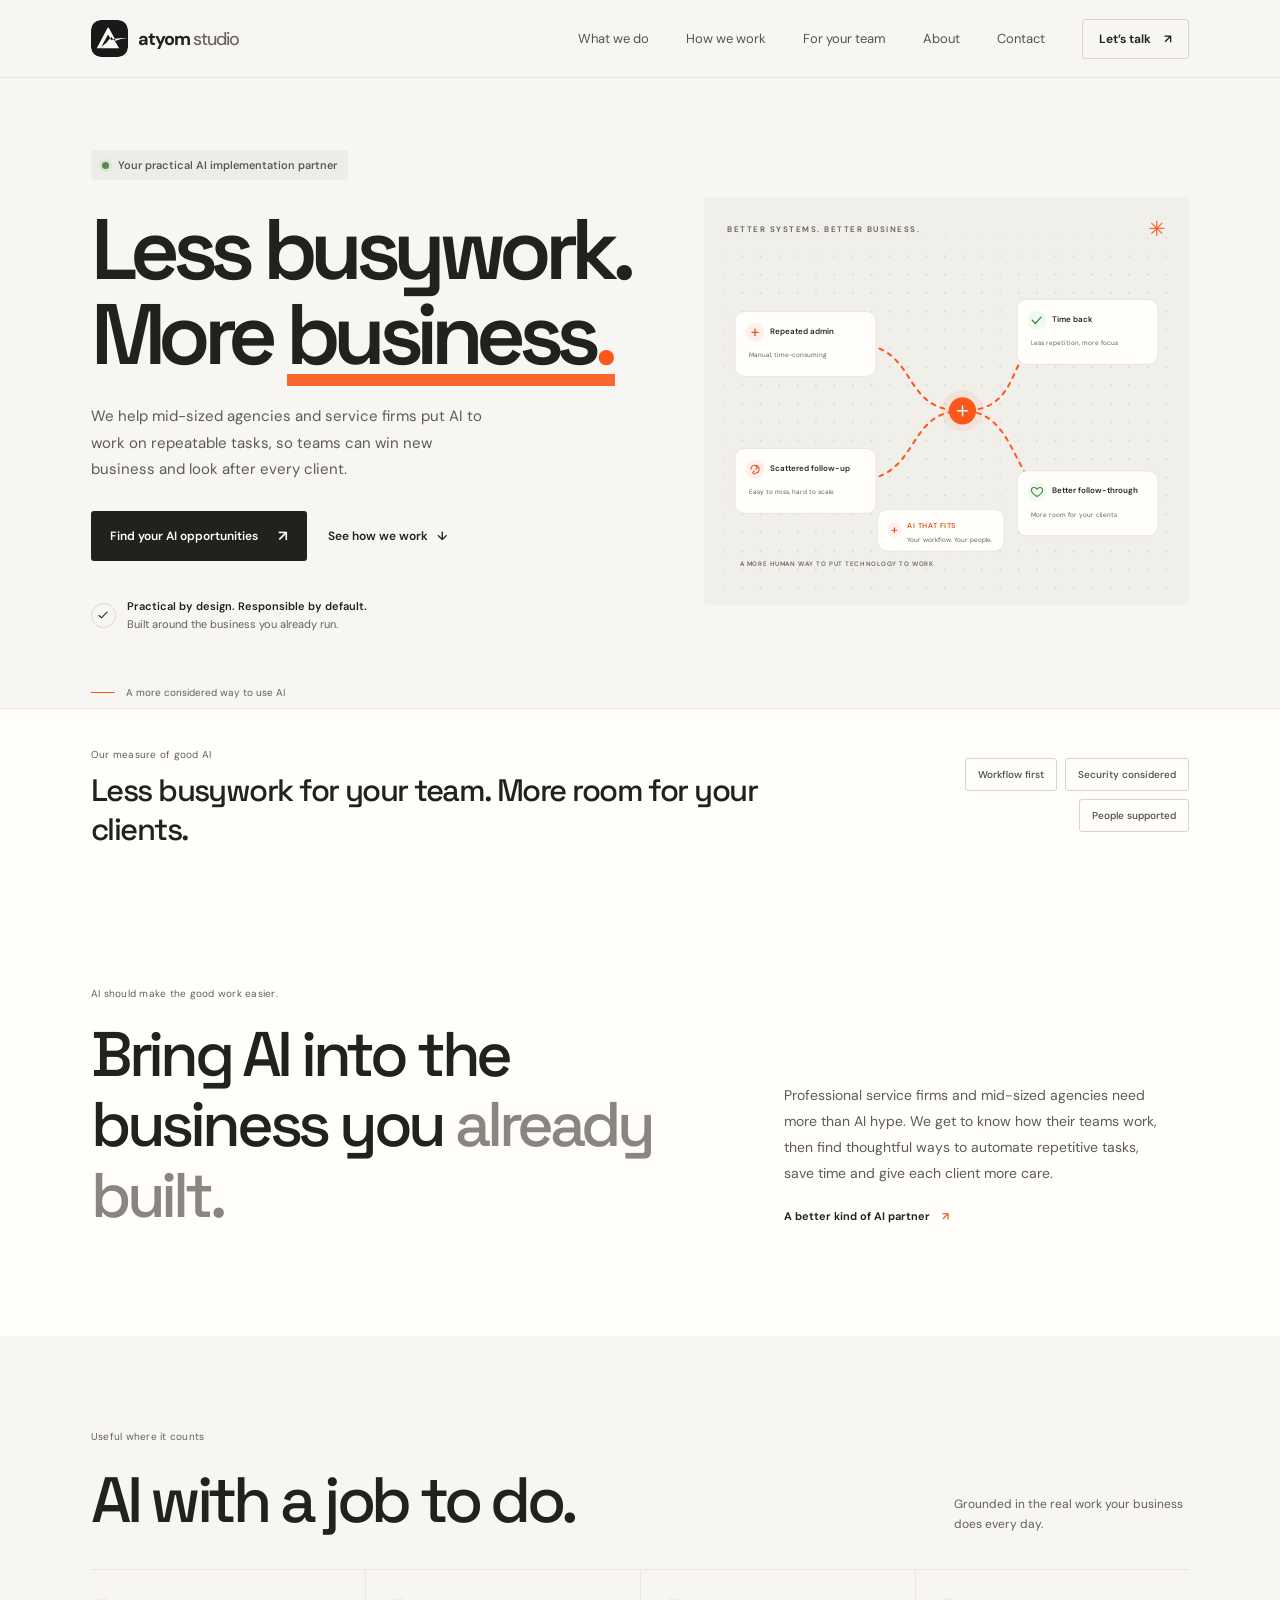
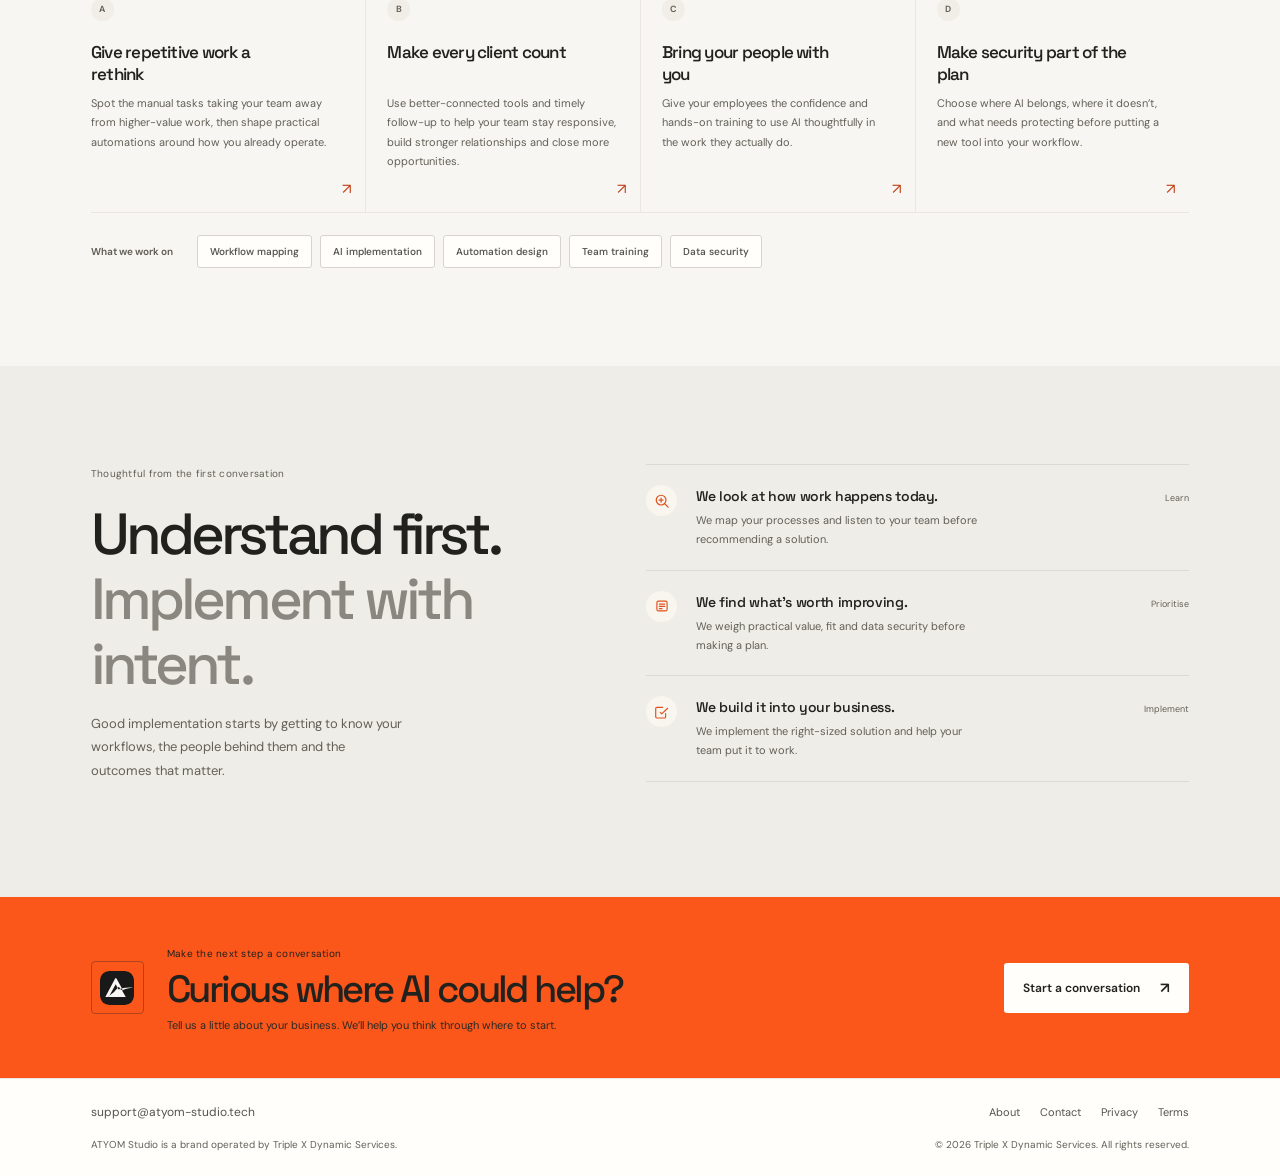
==== commit af7545e9: "Redesign About page with AI workflow visual; style updates across pages" ====
--- a/index.html
+++ b/index.html
@@ -23,8 +23,8 @@
       <a href="#what-we-do">What we do</a>
       <a href="#how-we-work">How we work</a>
       <a href="#for-your-team">For your team</a>
-      <a href="/about.html">About</a>
-      <a href="/contact.html">Contact</a>
+      <a href="about.html">About</a>
+      <a href="contact.html">Contact</a>
       <a class="nav-cta" href="mailto:support@atyom-studio.tech?subject=Let%E2%80%99s%20talk%20about%20AI%20for%20my%20business">Let’s talk <span aria-hidden="true">↗</span></a>
     </nav>
   </header>
@@ -103,7 +103,7 @@
     <section class="closing-cta" aria-labelledby="closing-title"><div class="cta-graphic" aria-hidden="true"><img src="logo.svg" alt="" width="49" height="49"></div><div><span class="section-kicker">Make the next step a conversation</span><h2 id="closing-title">Curious where AI could help?</h2><p>Tell us a little about your business. We’ll help you think through where to start.</p></div><a class="button button-light" href="mailto:support@atyom-studio.tech?subject=Let%E2%80%99s%20talk%20about%20AI%20for%20my%20business">Start a conversation <span aria-hidden="true">↗</span></a></section>
   </main>
 
-  <footer class="footer"><a class="brand footer-brand" href="./"><img src="logo.svg" alt="" width="32" height="32"><span>atyom <span class="brand-light">studio</span></span></a><a class="footer-contact" href="mailto:support@atyom-studio.tech">support@atyom-studio.tech</a><span class="footer-note">Practical AI. More room to grow.</span><nav class="footer-links" aria-label="Legal and company information"><a href="/about.html">About</a><a href="/contact.html">Contact</a><a href="/privacy.html">Privacy</a><a href="/terms.html">Terms</a></nav><span class="footer-legal">ATYOM Studio is a brand operated by Triple X Dynamic Services.</span><span class="footer-copy">© <span id="year">2026</span> Triple X Dynamic Services. All rights reserved.</span></footer>
+  <footer class="footer"><a class="footer-contact" href="mailto:support@atyom-studio.tech">support@atyom-studio.tech</a><nav class="footer-links" aria-label="Legal and company information"><a href="about.html">About</a><a href="contact.html">Contact</a><a href="privacy.html">Privacy</a><a href="terms.html">Terms</a></nav><p class="footer-legal">ATYOM Studio is a brand operated by Triple X Dynamic Services.</p><p class="footer-copy">© <span id="year">2026</span> Triple X Dynamic Services. All rights reserved.</p></footer>
   <script src="script.js" defer></script>
 </body>
 </html>
--- a/styles.css
+++ b/styles.css
@@ -108,24 +108,22 @@
 .method-step h3 { font-family: var(--display); font-size: 14px; font-weight: 550; letter-spacing: -.025em; margin: 2px 0 6px; }
 .method-step p { max-width: 290px; margin: 0; color: #626057; font-size: 11px; line-height: 1.75; }
 .method-tail { padding-top: 7px; color: #626057; font-size: 9px; }
-.closing-cta { display: grid; grid-template-columns: 56px 1fr auto; align-items: center; gap: 20px; padding: 44px var(--gutter); background: var(--ink); color: #fff; }
-.cta-graphic { width: 53px; height: 53px; display: grid; place-items: center; border: 1px solid rgba(255,255,255,.36); border-radius: 4px; }
+.closing-cta { display: grid; grid-template-columns: 56px 1fr auto; align-items: center; gap: 20px; padding: 44px var(--gutter); background: var(--orange); color: var(--ink); }
+.cta-graphic { width: 53px; height: 53px; display: grid; place-items: center; border: 1px solid rgba(33,33,30,.35); border-radius: 4px; }
 .cta-graphic img { width: 34px; height: 34px; border-radius: 9px; }
-.closing-cta .section-kicker { color: #fff; }
+.closing-cta .section-kicker { color: var(--ink); }
 .closing-cta h2 { font-size: clamp(27px, 3.2vw, 38px); margin: 5px 0 4px; line-height: 1.2; }
-.closing-cta p { margin: 0; color: #e9e8e2; font-size: 11px; line-height: 1.6; }
+.closing-cta p { margin: 0; color: #292924; font-size: 11px; line-height: 1.6; }
 .button-light { background: var(--white); color: var(--ink); }
 .button-light:hover { background: var(--ink); color: white; }
-.footer { display: flex; align-items: center; flex-wrap: wrap; justify-content: space-between; gap: 14px 20px; padding: 22px var(--gutter); background: var(--white); }
-.footer-brand { font-size: 15px; gap: 8px; }
-.footer-brand img { border-radius: 8px; }
-.footer-contact { color: #626057; font-size: 10px; transition: color .2s; }
+.footer { display: grid; grid-template-columns: 1fr auto; grid-template-areas: "contact links" "legal copy"; align-items: center; gap: 18px 28px; padding: 25px var(--gutter); background: var(--white); border-top: 1px solid var(--line); }
+.footer-contact { grid-area: contact; width: fit-content; color: #55534d; font-size: 12px; transition: color .2s; }
 .footer-contact:hover { color: #be4015; }
-.footer-note, .footer-copy { font-size: 10px; color: #626057; }
-.footer-copy { text-align: right; }
-.footer-links { display: flex; flex-wrap: wrap; gap: 14px; font-size: 10px; color: #54534e; }
+.footer-links { grid-area: links; display: flex; flex-wrap: wrap; justify-content: flex-end; gap: 20px; font-size: 11px; color: #54534e; }
 .footer-links a:hover { color: #be4015; }
-.footer-legal { flex-basis: 100%; font-size: 10px; color: #626057; }
+.footer-legal, .footer-copy { margin: 0; font-size: 10px; color: #626057; }
+.footer-legal { grid-area: legal; }
+.footer-copy { grid-area: copy; text-align: right; }
 .page-main { min-height: 62vh; }
 .page-intro { padding: 90px var(--gutter) 45px; max-width: 1040px; }
 .page-intro h1 { max-width: 850px; margin: 15px 0 18px; font: 500 clamp(42px, 6vw, 72px)/1.05 var(--display); letter-spacing: -.067em; }
@@ -137,6 +135,59 @@
 .page-content p { margin: 8px 0; }
 .page-content ul { padding-left: 21px; }
 .page-content a { text-decoration: underline; text-underline-offset: 3px; }
+.about-page { overflow: hidden; }
+.about-hero { display: grid; grid-template-columns: minmax(0, 1fr) minmax(420px, .92fr); gap: 34px 6%; align-items: center; padding: 74px var(--gutter) 0; background: var(--paper); }
+.about-hero-copy { max-width: 600px; padding: 8px 0 20px; }
+.about-eyebrow { display: inline-flex; align-items: center; gap: 9px; color: #55534d; font-size: 10px; font-weight: 650; letter-spacing: .06em; }
+.about-eyebrow > span { width: 8px; height: 8px; border-radius: 50%; background: var(--orange); box-shadow: 0 0 0 4px #ffe3d7; }
+.about-hero h1 { max-width: 610px; margin: 23px 0 18px; font: 500 clamp(48px, 6vw, 76px)/1.01 var(--display); letter-spacing: -.075em; }
+.about-hero h1 em { color: #77746c; font-style: normal; }
+.about-hero-copy > p { max-width: 460px; margin: 0; color: #55534d; font-size: 15px; line-height: 1.8; }
+.about-hero-link { display: inline-flex; align-items: center; gap: 18px; margin-top: 26px; padding-bottom: 7px; border-bottom: 1px solid #c8c5bc; font-size: 12px; font-weight: 650; }
+.about-hero-link span { color: #be4015; font-size: 15px; }
+.workflow-visual { width: 100%; max-width: 600px; justify-self: end; padding: 20px 21px 16px; background: #eeede7; border: 1px solid #e1dfd6; border-radius: 4px; }
+.workflow-visual-head, .workflow-visual-foot { display: flex; align-items: center; justify-content: space-between; gap: 14px; color: #626057; font-size: 9px; font-weight: 600; }
+.workflow-visual-head { padding-bottom: 17px; border-bottom: 1px solid #d9d7ce; letter-spacing: .055em; }
+.workflow-flow { display: grid; grid-template-columns: minmax(0, 1fr) 30px 108px 30px minmax(0, 1fr); align-items: center; gap: 10px; padding: 28px 0; }
+.flow-stage { display: flex; align-items: flex-start; gap: 10px; min-width: 0; }
+.flow-index { flex: 0 0 27px; display: grid; place-items: center; width: 27px; height: 27px; color: #be4015; background: #fff0e9; border-radius: 50%; font-size: 9px; font-weight: 700; }
+.flow-stage strong { display: block; color: var(--ink); font: 550 13px/1.25 var(--display); letter-spacing: -.025em; }
+.flow-stage small, .flow-engine small { display: block; margin-top: 6px; color: #626057; font-size: 9px; line-height: 1.45; }
+.flow-connector { position: relative; height: 1px; background: #c3beb3; }
+.flow-connector:after { content: ""; position: absolute; right: 0; top: -3px; width: 6px; height: 6px; border-top: 1px solid #8a877e; border-right: 1px solid #8a877e; transform: rotate(45deg); }
+.flow-engine { display: grid; place-items: center; align-content: center; min-height: 90px; padding: 12px 7px; color: #fffefa; background: var(--ink); border-radius: 4px; text-align: center; }
+.flow-engine > span { color: var(--orange); font: 600 27px/1 var(--display); letter-spacing: -.07em; }
+.flow-engine small { margin-top: 7px; color: #d5d3cb; font-size: 8px; }
+.workflow-visual-foot { justify-content: flex-start; gap: 20px; padding-top: 13px; border-top: 1px solid #d9d7ce; font-size: 8px; font-weight: 500; }
+.workflow-visual-foot span + span:before { content: ""; display: inline-block; width: 4px; height: 4px; margin: 0 9px 2px 0; background: var(--orange); border-radius: 50%; }
+.about-capabilities { grid-column: 1 / -1; display: flex; flex-wrap: wrap; gap: 11px 28px; padding: 19px 0 21px; border-top: 1px solid #e1dfd6; color: #55534d; font-size: 10px; font-weight: 600; }
+.about-capabilities span { display: inline-flex; align-items: center; gap: 8px; }
+.about-capabilities span:before { content: ""; width: 5px; height: 5px; border-radius: 50%; background: var(--orange); }
+.about-identity { display: grid; grid-template-columns: .8fr 1fr; gap: 8%; align-items: center; padding: 100px var(--gutter); background: var(--white); }
+.identity-heading h2, .approach-heading h2, .about-contact h2 { margin: 14px 0 0; font: 500 clamp(34px, 4.4vw, 55px)/1.1 var(--display); letter-spacing: -.065em; }
+.identity-card { position: relative; padding: 29px 30px 25px; color: #fffefa; background: var(--ink); border-radius: 4px; }
+.identity-brand, .identity-operator { display: flex; flex-direction: column; gap: 7px; }
+.identity-label { color: #c2c0b8; font-size: 8px; font-weight: 650; letter-spacing: .11em; }
+.identity-brand strong { font: 600 28px/1 var(--display); letter-spacing: -.055em; }
+.identity-brand strong span { color: #ccc9c0; font-weight: 400; }
+.identity-link { display: flex; align-items: center; gap: 10px; margin: 17px 0; color: #ffd0bd; font-size: 9px; }
+.identity-link span { width: 22px; height: 1px; background: var(--orange); }
+.identity-operator strong { font: 500 22px/1.12 var(--display); letter-spacing: -.04em; }
+.identity-card > p { max-width: 420px; margin: 23px 0 0; padding-top: 15px; border-top: 1px solid rgba(255,255,255,.19); color: #e4e2db; font-size: 11px; line-height: 1.7; }
+.about-approach { padding: 94px var(--gutter) 100px; background: #eeede7; }
+.approach-heading { display: flex; align-items: end; justify-content: space-between; gap: 30px; padding-bottom: 33px; border-bottom: 1px solid #d9d7ce; }
+.approach-heading h2 { max-width: 690px; font-size: clamp(34px, 4.4vw, 55px); }
+.approach-heading h2 span { color: #77746c; }
+.approach-grid { display: grid; grid-template-columns: repeat(3, 1fr); }
+.approach-item { min-height: 220px; padding: 25px 28px 12px 0; }
+.approach-item + .approach-item { padding-left: 27px; border-left: 1px solid #d9d7ce; }
+.approach-symbol { display: grid; place-items: center; width: 38px; height: 38px; color: #be4015; background: #fffefa; border: 1px solid #dedbd2; border-radius: 4px; }
+.approach-symbol svg { width: 22px; height: 22px; }
+.approach-item h3 { margin: 19px 0 8px; font: 550 18px/1.25 var(--display); letter-spacing: -.04em; }
+.approach-item p { max-width: 290px; margin: 0; color: #55534d; font-size: 12px; line-height: 1.75; }
+.about-contact { display: flex; align-items: center; justify-content: space-between; gap: 24px; padding: 43px var(--gutter); background: var(--orange); }
+.about-contact h2 { max-width: 600px; font-size: clamp(26px, 3.3vw, 38px); }
+.about-contact .button-dark { flex: 0 0 auto; }
 .contact-card { display: grid; gap: 14px; padding: 23px; background: #eeede7; border-radius: 4px; }
 .contact-card p { margin: 0; }
 .contact-card strong { color: var(--ink); }
@@ -150,6 +201,11 @@
 @media (max-width: 860px) {
   .proof-standard { align-items: flex-start; flex-direction: column; gap: 18px; }
   .proof-points { justify-content: flex-start; }
+  .about-hero { grid-template-columns: 1fr; gap: 30px; }
+  .about-hero-copy { max-width: 700px; }
+  .workflow-visual { justify-self: start; max-width: 700px; }
+  .about-identity { grid-template-columns: 1fr; gap: 32px; }
+  .identity-card { max-width: 620px; }
 }
 @media (max-width: 950px) {
   :root { --gutter: 5vw; }
@@ -203,12 +259,32 @@
   .closing-cta h2 { font-size: 27px; }
   .closing-cta p { font-size: 10px; }
   .button-light { grid-column: 2; justify-self: start; margin-top: 6px; }
-  .footer { align-items: flex-start; }
-  .footer-contact { order: 2; width: 100%; }
-  .footer-note { order: 3; width: 100%; margin-top: -9px; }
-  .footer-copy { margin-left: auto; }
-  .footer-links { order: 4; width: 100%; }
-  .footer-legal { order: 5; }
+  .about-hero { padding-top: 50px; gap: 25px; }
+  .about-hero h1 { font-size: clamp(46px, 12vw, 68px); }
+  .about-hero-copy > p { font-size: 14px; }
+  .workflow-visual { padding: 15px 13px 13px; }
+  .workflow-visual-head { align-items: flex-start; flex-direction: column; gap: 6px; }
+  .workflow-flow { grid-template-columns: 1fr; gap: 0; padding: 19px 0; }
+  .flow-stage strong { font-size: 13px; }
+  .flow-stage small { font-size: 9px; }
+  .flow-connector { width: 1px; height: 15px; margin-left: 13px; }
+  .flow-connector:after { right: -2px; top: auto; bottom: -1px; width: 5px; height: 5px; border: 0; background: var(--orange); border-radius: 50%; transform: none; }
+  .flow-engine { min-height: 68px; }
+  .workflow-visual-foot { flex-wrap: wrap; gap: 8px 13px; font-size: 7px; }
+  .workflow-visual-foot span + span:before { margin-right: 6px; }
+  .about-capabilities { gap: 12px 18px; }
+  .about-identity { padding-top: 67px; padding-bottom: 68px; }
+  .identity-card { padding: 24px 21px; }
+  .about-approach { padding-top: 68px; padding-bottom: 68px; }
+  .approach-heading { align-items: flex-start; flex-direction: column; gap: 10px; }
+  .approach-grid { grid-template-columns: 1fr; }
+  .approach-item, .approach-item + .approach-item { min-height: 0; padding: 21px 0; border-left: 0; border-bottom: 1px solid #d9d7ce; }
+  .approach-item:first-child { padding-top: 24px; }
+  .approach-item p { max-width: 460px; }
+  .about-contact { align-items: flex-start; flex-direction: column; padding-top: 32px; padding-bottom: 32px; }
+  .footer { grid-template-columns: 1fr; grid-template-areas: "contact" "links" "legal" "copy"; gap: 16px; }
+  .footer-links { justify-content: flex-start; gap: 18px; }
+  .footer-copy { text-align: left; }
 }
 @media (max-width: 380px) {
   :root { --gutter: 20px; }
